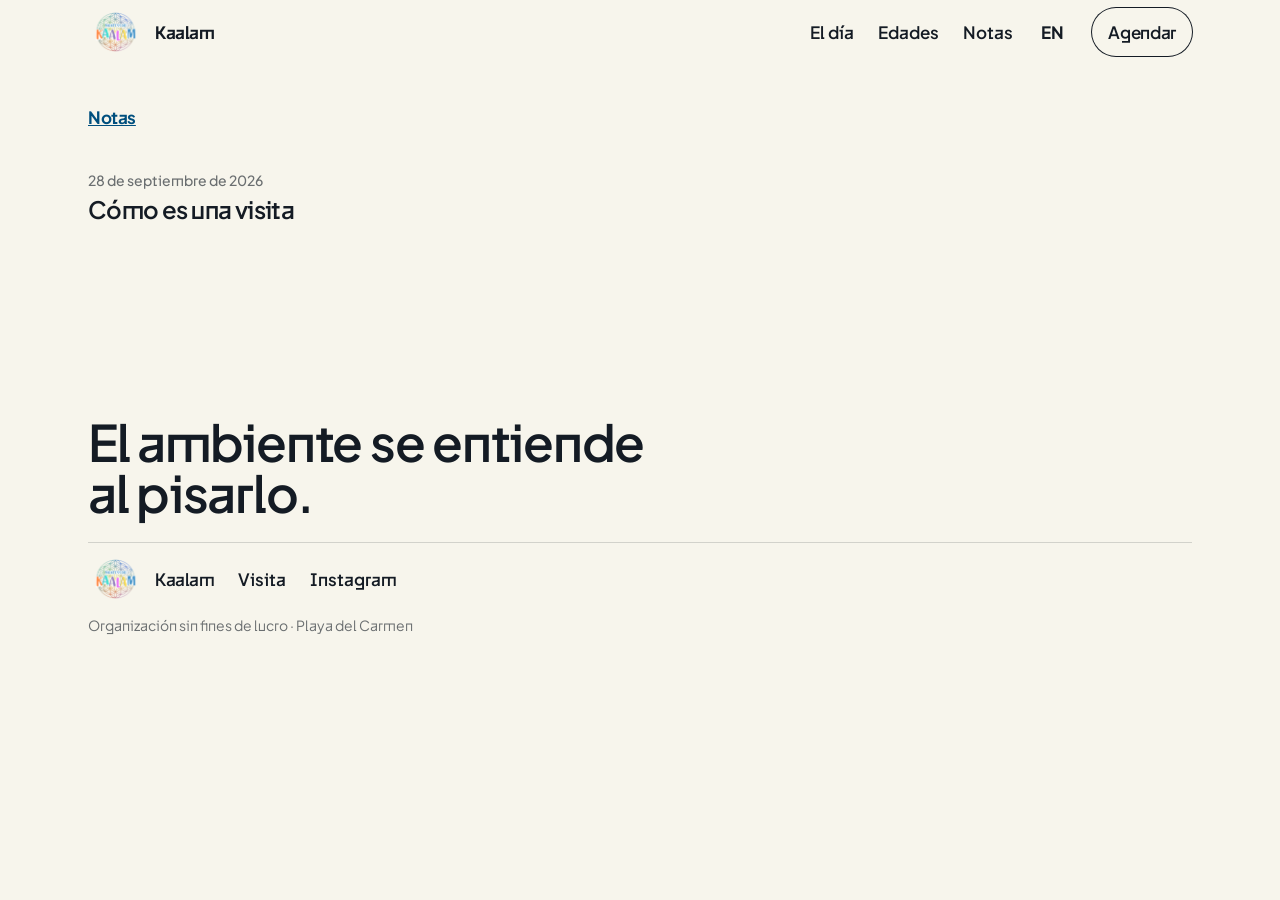
==== blog.html @ da391d70 "Align the page with Kaalam's brief: excellence and childhood, together. Name the proof they can clai" ====
<!DOCTYPE html>
<html lang="es-MX">
<head>
  <meta charset="utf-8">
  <meta name="viewport" content="width=device-width, initial-scale=1, viewport-fit=cover">
  <meta name="robots" content="noindex">
  <title>Notas · Montessori Kaalam</title>
  <meta name="description" content="Notas de Montessori Kaalam, Playa del Carmen.">
  <link rel="icon" href="images/favicon.png" type="image/png">
  <link rel="preconnect" href="https://fonts.googleapis.com">
  <link rel="preconnect" href="https://fonts.gstatic.com" crossorigin>
  <link href="https://fonts.googleapis.com/css2?family=JetBrains+Mono:wght@500&family=Plus+Jakarta+Sans:wght@400;500;600;700&display=swap" rel="stylesheet">
  <link rel="stylesheet" href="styles.css">
</head>
<body>
  <a class="skip" href="#contenido" data-i18n="skip">Saltar al contenido</a>
  <header class="nav" id="nav">
    <div class="nav__bar">
      <div class="nav__bar-inner">
        <a class="brand" href="index.html">
          <img class="brand__logo" src="images/logo.png" alt="" width="900" height="655">
          <span class="brand__name">Kaalam</span>
        </a>
        <nav class="nav__links" aria-label="Secciones">
          <a href="index.html#dia" data-i18n="navDay">El día</a>
          <a href="index.html#edades" data-i18n="navAges">Edades</a>
          <a href="blog.html" data-i18n="navNotes">Notas</a>
        </nav>
        <button class="nav__lang js-lang" type="button" aria-pressed="false">EN</button>
        <button class="nav__toggle" id="menu-btn" type="button" aria-expanded="false" aria-controls="menu">Menú</button>
        <a class="btn btn--outline btn--sm nav__cta" href="https://montessorikaalam.simplybook.me" target="_blank" rel="noopener" data-i18n="bookShort">Agendar</a>
      </div>
      <div class="nav__panel" id="menu" hidden>
        <a href="index.html#dia" data-i18n="navDay">El día</a>
        <a href="index.html#edades" data-i18n="navAges">Edades</a>
        <a href="blog.html" data-i18n="navNotes">Notas</a>
        <a href="index.html#visita" data-i18n="navVisit">Visita</a>
        <button class="nav__lang js-lang" type="button" aria-pressed="false">EN</button>
      </div>
    </div>
  </header>

  <main id="contenido" class="section blog">
    <p class="hero__name"><a href="blog.html" data-i18n="notesH2">Notas</a></p>
    <div id="blog-list" class="blog__list"></div>
    <article id="blog-article" class="blog__article" hidden>
      <p class="note-link__date" id="blog-kicker"></p>
      <h1 id="blog-title"></h1>
      <div class="prose blog__body" id="blog-body"></div>
      <p><a class="note-more" href="blog.html" data-i18n="notesAll">Todas las notas</a></p>
    </article>
  </main>

  <footer class="foot-stmt">
    <p class="foot-stmt__line" data-i18n="footLine">El ambiente se entiende al pisarlo.</p>
    <div class="foot-stmt__meta">
      <a class="brand" href="index.html">
        <img class="brand__logo" src="images/logo.png" alt="" width="900" height="655">
        <span class="brand__name">Kaalam</span>
      </a>
      <a href="index.html#visita" data-i18n="navVisit">Visita</a>
      <a href="https://www.instagram.com/montessorikaalam" target="_blank" rel="noopener">Instagram</a>
      <p class="foot-note" data-i18n="footNote">Organización sin fines de lucro · Playa del Carmen</p>
    </div>
  </footer>

  <a class="btn wa-float" href="https://wa.me/529841052595" target="_blank" rel="noopener">WhatsApp</a>

  <script src="config.js"></script>
  <script src="posts.js"></script>
  <script src="main.js"></script>
  <script src="blog.js"></script>
</body>
</html>
---- styles.css ----
/* Hallmark · macrostructure: Narrative Workflow · tone: playful · anchor hue: multi */
/* Hallmark · pre-emit critique: P5 H5 E4 S5 R4 V5
 * genre: playful · theme: Hum · enrichment: generated photographs
 * nav: N12 · footer: Ft5
 * H2 knobs: ratio=5/7, side=text-left, divider=negative space
 * F4 knobs: numbering=1.0, layout=zigzag, connector=rule
 * N12 knobs: fill=solid, dismiss=yes, scroll=sticky
 * Ft5 knobs: width=38ch, wordmark=under, rule=hairline
 * contrast: pass (40–41) · nav: N12 · footer: Ft5 · slop: pass (42–45)
 * honest: pass (46) · chrome: pass (47) · tokens: pass (48) · responsive: pass (49)
 */
@import url("tokens.css");

:root { --banner-h: 0px; }

*,
*::before,
*::after { box-sizing: border-box; }

html,
body {
  overflow-x: clip;
  background: var(--color-paper);
  color: var(--color-ink);
}

html { scroll-behavior: smooth; }

body {
  margin: 0;
  font-family: var(--font-body);
  font-size: var(--text-base);
  font-weight: 400;
  line-height: 1.55;
  color: var(--color-ink-soft);
  font-feature-settings: "ss01" on, "cv11" on;
  padding-top: calc(var(--banner-h) + var(--bar-h));
}

img { max-width: 100%; display: block; }

figure { margin: 0; }

h1, h2, h3, p { overflow-wrap: anywhere; min-width: 0; }

h1, h2, h3 {
  font-family: var(--font-display);
  font-style: normal;
  font-weight: 600;
  letter-spacing: -0.025em;
  line-height: 1.05;
  color: var(--color-ink);
  margin: 0;
}

p { margin: 0; }

a { color: var(--color-accent-2-deep); }

:focus { outline: none; }

:focus-visible {
  outline: 3px solid var(--color-focus);
  outline-offset: 3px;
}

.skip {
  position: absolute;
  left: var(--page-gutter);
  top: var(--space-sm);
  z-index: var(--z-toast);
  transform: translateY(-200%);
  background: var(--color-accent);
  color: var(--color-accent-ink);
  padding: var(--space-xs) var(--space-md);
  border-radius: var(--radius-pill);
  font-weight: 600;
  text-decoration: none;
  white-space: nowrap;
}

.skip:focus { transform: none; }

.section {
  max-width: var(--shell);
  margin-inline: auto;
  padding: var(--space-3xl) var(--page-gutter);
}

.section--band {
  max-width: none;
  padding-inline: 0;
}

.section--band > * {
  max-width: var(--shell);
  margin-inline: auto;
  padding-inline: var(--page-gutter);
}

.prose { max-width: 62ch; }

.nav {
  position: fixed;
  inset: 0 0 auto 0;
  z-index: var(--z-sticky);
  transform: translateY(0);
  transition: transform var(--dur-long) var(--ease-out);
  background: var(--color-paper);
}

.nav.is-compact { transform: translateY(calc(var(--banner-h) * -1)); }

.nav.is-dismissed { transform: none; }

.nav.is-dismissed .nav__banner { display: none; }

.nav__banner {
  height: var(--banner-h);
  display: flex;
  align-items: center;
  justify-content: center;
  gap: var(--space-sm);
  padding-inline: var(--page-gutter);
  background: var(--color-accent);
  color: var(--color-accent-ink);
  line-height: 1;
}

.nav__banner-text {
  display: flex;
  align-items: center;
  gap: var(--space-sm);
  min-width: 0;
  margin: 0;
  font-size: var(--text-sm);
  font-weight: 600;
  color: var(--color-accent-ink);
  white-space: nowrap;
}

.nav__kicker {
  font-family: var(--font-outlier);
  font-size: var(--text-xs);
  font-weight: 500;
  letter-spacing: 0.08em;
  text-transform: uppercase;
  flex: none;
}

.nav__banner-rest { display: none; }

.nav__banner a {
  color: var(--color-accent-ink);
  font-weight: 700;
  white-space: nowrap;
  flex: none;
}

.nav__x {
  flex: none;
  width: 2.5rem;
  height: 2.5rem;
  border: 0;
  border-radius: var(--radius-pill);
  background: var(--color-clear);
  color: var(--color-accent-ink);
  font-size: var(--text-lg);
  line-height: 1;
  cursor: pointer;
}

.nav__x:hover { background: var(--color-paper-3); }

.nav__x:active { transform: translateY(1px); }

.nav__x:disabled {
  opacity: 0.55;
  cursor: not-allowed;
}

.nav__bar-inner {
  height: var(--bar-h);
  max-width: var(--shell);
  margin-inline: auto;
  padding-inline: var(--page-gutter);
  display: flex;
  align-items: center;
  gap: var(--space-md);
  line-height: 1;
}

.brand {
  display: inline-flex;
  align-items: center;
  gap: var(--space-sm);
  min-width: 0;
  color: var(--color-ink);
  text-decoration: none;
  font-weight: 700;
  letter-spacing: -0.025em;
  white-space: nowrap;
}

.nav__bar-inner .brand { flex: 1 1 auto; }

.brand__logo {
  height: 2.5rem;
  width: auto;
  display: block;
}

.nav__lang {
  display: none;
  align-items: center;
  justify-content: center;
  min-height: var(--control-h);
  padding-inline: var(--space-sm);
  border: 0;
  border-radius: var(--radius-pill);
  background: var(--color-clear);
  color: var(--color-ink);
  font-family: var(--font-body);
  font-size: var(--text-base);
  font-weight: 700;
  line-height: 1;
  white-space: nowrap;
  cursor: pointer;
}

.nav__panel .nav__lang { display: inline-flex; }

.nav__lang:active { transform: translateY(1px); }

.nav__lang:disabled {
  opacity: 0.55;
  cursor: not-allowed;
}

.brand__name {
  overflow: hidden;
  text-overflow: ellipsis;
  min-width: 0;
}

.sun {
  width: 1.35rem;
  height: 1.35rem;
  flex: none;
  background:
    radial-gradient(circle, var(--color-accent) 0 42%, var(--color-clear) 44%),
    conic-gradient(
      var(--color-accent) 0deg 16deg, var(--color-clear) 16deg 45deg,
      var(--color-accent) 45deg 61deg, var(--color-clear) 61deg 90deg,
      var(--color-accent) 90deg 106deg, var(--color-clear) 106deg 135deg,
      var(--color-accent) 135deg 151deg, var(--color-clear) 151deg 180deg,
      var(--color-accent) 180deg 196deg, var(--color-clear) 196deg 225deg,
      var(--color-accent) 225deg 241deg, var(--color-clear) 241deg 270deg,
      var(--color-accent) 270deg 286deg, var(--color-clear) 286deg 315deg,
      var(--color-accent) 315deg 331deg, var(--color-clear) 331deg 360deg
    );
  animation: sun-pulse 4s var(--ease-in-out) infinite;
}

@keyframes sun-pulse {
  0%, 100% { transform: scale(1); }
  50% { transform: scale(1.06); }
}

.nav__links {
  display: none;
  align-items: center;
  gap: var(--space-lg);
  margin-left: auto;
}

.nav__links a {
  color: var(--color-ink);
  text-decoration: none;
  font-weight: 600;
  white-space: nowrap;
  line-height: 1;
}

.nav__links a:hover { color: var(--color-accent-2-deep); }

.nav__toggle {
  margin-left: auto;
  min-height: var(--control-h);
  padding-inline: var(--space-md);
  border: var(--rule-hair) solid var(--color-ink);
  border-radius: var(--radius-pill);
  background: var(--color-paper);
  color: var(--color-ink);
  font-family: var(--font-body);
  font-weight: 600;
  font-size: var(--text-base);
  line-height: 1;
  white-space: nowrap;
  cursor: pointer;
}

.nav__toggle:active { transform: translateY(1px); }

.nav__toggle:disabled {
  opacity: 0.55;
  cursor: not-allowed;
}

.nav__panel {
  display: none;
  position: absolute;
  left: 0;
  right: 0;
  top: 100%;
  background: var(--color-paper);
  border-bottom: var(--rule-hair) solid var(--color-rule);
  padding: var(--space-sm) var(--page-gutter) var(--space-lg);
  z-index: var(--z-dropdown);
}

.nav__panel.is-open { display: grid; }

.nav__panel a {
  display: flex;
  align-items: center;
  min-height: var(--control-h);
  color: var(--color-ink);
  font-weight: 600;
  text-decoration: none;
  white-space: nowrap;
  line-height: 1;
}

.btn {
  --btn-face: var(--color-accent);
  --btn-ink: var(--color-accent-ink);
  --btn-edge: var(--color-accent-deep);
  --btn-cast: var(--color-accent-cast);
  display: inline-flex;
  align-items: center;
  justify-content: center;
  gap: var(--space-xs);
  min-height: var(--control-h);
  padding: var(--space-sm) var(--space-lg);
  border: 0;
  border-radius: var(--radius-pill);
  background: var(--btn-face);
  color: var(--btn-ink);
  font-family: var(--font-body);
  font-size: var(--text-base);
  font-weight: 600;
  line-height: 1;
  letter-spacing: -0.02em;
  white-space: nowrap;
  text-decoration: none;
  cursor: pointer;
  position: relative;
  box-shadow: var(--shadow-btn);
  transform: translateY(0);
  transition:
    transform var(--dur-press) var(--ease-press),
    box-shadow var(--dur-press) var(--ease-press),
    background-color var(--dur-micro) var(--ease-press);
}

.btn:active {
  transform: translateY(3px);
  box-shadow: var(--shadow-btn-active);
  transition-duration: var(--dur-press-in);
}

.btn:disabled,
.btn[aria-disabled="true"] {
  opacity: 0.55;
  cursor: not-allowed;
  transform: none;
  box-shadow: var(--shadow-btn);
}

.btn--outline {
  --btn-face: var(--color-paper);
  --btn-ink: var(--color-ink);
  --btn-edge: var(--color-ink);
  box-shadow: 0 0 0 var(--rule-hair) var(--btn-edge);
}

.btn--outline:active {
  --btn-face: var(--color-accent);
  box-shadow: var(--shadow-btn);
}

.btn--sm { padding-inline: var(--space-md); }

.nav__cta { flex: none; }

.hero {
  display: grid;
  grid-template-columns: minmax(0, 1fr);
  gap: var(--space-lg);
  align-items: center;
  padding-block-start: var(--space-lg);
  padding-block-end: var(--space-2xl);
}

.hero__copy {
  display: flex;
  flex-direction: column;
  align-items: flex-start;
  gap: var(--space-md);
  min-width: 0;
}

.hero__name {
  font-weight: 700;
  color: var(--color-ink);
  letter-spacing: -0.025em;
}

.hero h1 {
  font-size: var(--text-display);
  max-width: 22ch;
}

.wa-float { display: none; }

@media (max-width: 59.99rem) {
  .wa-float {
    display: inline-flex;
    position: fixed;
    right: var(--page-gutter);
    bottom: max(var(--space-md), env(safe-area-inset-bottom));
    z-index: var(--z-sticky);
  }
  body { padding-bottom: calc(var(--control-h) + var(--space-xl)); }
}

.hero .prose { color: var(--color-ink-soft); }

.hero__frame {
  min-width: 0;
  height: 13rem;
  border-radius: var(--radius-card);
  overflow: hidden;
  position: relative;
  background: var(--color-paper-2);
}

.hero__frame img {
  width: 100%;
  height: 100%;
  object-fit: cover;
  object-position: center 38%;
}

.hero__frame figcaption {
  position: absolute;
  left: var(--space-sm);
  bottom: var(--space-sm);
  margin: 0;
  padding: var(--space-2xs) var(--space-sm);
  border-radius: var(--radius-pill);
  background: var(--color-paper);
  color: var(--color-ink);
  font-family: var(--font-outlier);
  font-size: var(--text-xs);
  line-height: 1;
  letter-spacing: 0.04em;
  text-transform: uppercase;
}

.day { padding-block-start: var(--space-xl); }

.day__intro {
  display: flex;
  flex-direction: column;
  gap: var(--space-md);
  margin-bottom: var(--space-2xl);
}

.day__intro h2,
.datos h2,
.visita h2 {
  font-size: var(--text-2xl);
  max-width: 18ch;
}

.day__list {
  list-style: none;
  margin: 0;
  padding: 0;
  display: grid;
  gap: 0;
}

.stage {
  display: grid;
  grid-template-columns: minmax(0, 1fr);
  gap: var(--space-lg);
  align-items: center;
  padding-block: var(--space-xl);
  border-top: var(--space-2xs) solid var(--color-rule);
  min-width: 0;
}

.stage--aside {
  display: block;
  padding-block: var(--space-lg);
  border-top: 0;
}

.stage__photo {
  margin: 0;
  min-width: 0;
  border-radius: var(--radius-card);
  overflow: hidden;
  background: var(--color-paper-2);
}

.stage__photo img {
  width: 100%;
  height: 20rem;
  object-fit: cover;
  object-position: center 30%;
}

.stage__copy {
  display: flex;
  flex-direction: column;
  gap: var(--space-sm);
  min-width: 0;
}

.stage__title {
  display: flex;
  flex-direction: column;
  gap: var(--space-xs);
  font-style: normal;
}

.stage__num {
  font-size: var(--text-stage);
  font-weight: 600;
  letter-spacing: -0.04em;
  line-height: 0.9;
  color: var(--color-ink);
}

.stage__word { font-size: var(--text-xl); }

.stage figcaption,
.paint figcaption {
  padding: var(--space-sm) var(--space-md) var(--space-md);
  font-size: var(--text-sm);
  color: var(--color-ink-faint);
}

.paint {
  display: grid;
  grid-template-columns: minmax(0, 1fr);
  gap: var(--space-lg);
  align-items: center;
  margin-block: var(--space-md);
  padding: var(--space-md);
  border-radius: var(--radius-card);
  background: var(--color-paper-cyan);
}

.paint img {
  width: 100%;
  height: 22rem;
  object-fit: cover;
  object-position: center 30%;
  border-radius: calc(var(--radius-card) - var(--space-xs));
}

.paint__copy {
  display: flex;
  flex-direction: column;
  gap: var(--space-sm);
  max-width: 36ch;
}

.datos { background: var(--color-paper-2); }

.facts {
  margin: var(--space-xl) 0 0;
  padding: 0;
}

.facts div {
  display: grid;
  grid-template-columns: minmax(0, 1fr);
  gap: var(--space-md);
  align-items: baseline;
  padding-block: var(--space-md);
  border-top: var(--rule-hair) solid var(--color-rule);
}

.facts dt {
  font-weight: 700;
  color: var(--color-ink);
}

.facts dd { margin: 0; }

.facts dd.is-pending {
  color: var(--color-pending);
  font-weight: 600;
}

.ages__extra { margin-top: var(--space-lg); }

.visita { background: var(--color-paper-coral); }

.visita__actions {
  display: flex;
  flex-wrap: wrap;
  align-items: center;
  gap: var(--space-md);
}

.film {
  margin: var(--space-xl) 0 0;
}

.film figcaption {
  display: flex;
  flex-direction: column;
  gap: var(--space-2xs);
  padding-top: var(--space-sm);
  max-width: 62ch;
}

.film figcaption strong {
  color: var(--color-ink);
}

.film__wide,
.film__tall {
  width: 100%;
  display: block;
  border-radius: var(--radius-card);
  background: var(--color-ink);
}

.film--portrait .film__tall {
  width: min(100%, 22rem);
}

.note-link {
  display: flex;
  flex-direction: column;
  align-items: flex-start;
  gap: var(--space-2xs);
  max-width: 40ch;
  color: var(--color-ink);
  font-weight: 600;
  text-decoration: none;
}

.note-link__title {
  font-family: var(--font-display);
  font-size: var(--text-xl);
  letter-spacing: -0.025em;
  line-height: 1.15;
}

.note-link__date {
  font-size: var(--text-sm);
  font-weight: 500;
  color: var(--color-ink-faint);
}

.note-more {
  display: inline-block;
  margin-top: var(--space-lg);
  font-weight: 700;
  white-space: nowrap;
}

.blog__list {
  display: flex;
  flex-direction: column;
  gap: var(--space-lg);
  margin-top: var(--space-xl);
}

.blog__article h1 {
  font-size: var(--text-display);
  max-width: 18ch;
  margin-top: var(--space-sm);
}

.blog__body {
  display: flex;
  flex-direction: column;
  gap: var(--space-md);
  margin-top: var(--space-lg);
}

.blog { padding-block-start: var(--space-xl); }

.visita__grid {
  display: grid;
  grid-template-columns: minmax(0, 1fr);
  gap: var(--space-xl);
  align-items: start;
}

.form {
  display: grid;
  gap: var(--space-md);
  min-width: 0;
}

.field {
  display: grid;
  gap: var(--space-2xs);
  min-width: 0;
}

.field span {
  font-weight: 600;
  color: var(--color-ink);
  font-size: var(--text-sm);
}

.field input,
.field textarea {
  width: 100%;
  min-height: var(--control-h);
  padding: var(--space-sm) var(--space-md);
  border: var(--rule-hair) solid var(--color-rule);
  border-radius: var(--radius-input);
  background: var(--color-paper);
  color: var(--color-ink);
  font-family: var(--font-body);
  font-size: var(--text-base);
  line-height: 1.4;
  outline: 2px solid var(--color-clear);
  outline-offset: 1px;
}

.field textarea { min-height: 7rem; resize: vertical; }

.field input:hover,
.field textarea:hover { border-color: var(--color-ink-faint); }

.field input:focus-visible,
.field textarea:focus-visible {
  outline: 2px solid var(--color-focus);
  outline-offset: 1px;
  border-color: var(--color-focus);
}

.field input:user-invalid,
.field textarea:user-invalid {
  border-color: var(--color-danger);
  background: var(--color-paper-coral);
}

.field input:disabled,
.field textarea:disabled {
  opacity: 0.55;
  cursor: not-allowed;
  background: var(--color-paper-2);
}

.form__note {
  min-height: 1lh;
  font-size: var(--text-sm);
  color: var(--color-ink-faint);
}

.form__note.is-error { color: var(--color-danger); font-weight: 600; }

.form__note.is-ok { color: var(--color-ink); font-weight: 600; }

.foot-stmt {
  display: grid;
  gap: var(--space-lg);
  padding: var(--space-3xl) var(--page-gutter) var(--space-xl);
  max-width: var(--shell);
  margin-inline: auto;
}

.foot-stmt__line {
  font-family: var(--font-display);
  font-style: normal;
  font-weight: 600;
  font-size: var(--text-statement);
  line-height: 1.02;
  letter-spacing: -0.025em;
  color: var(--color-ink);
  max-width: 16ch;
  margin: 0;
}

.foot-stmt__meta {
  display: flex;
  flex-wrap: wrap;
  align-items: center;
  gap: var(--space-md) var(--space-lg);
  padding-block-start: var(--space-md);
  border-top: var(--rule-hair) solid var(--color-rule);
  line-height: 1;
}

.foot-stmt__meta a {
  color: var(--color-ink);
  font-weight: 600;
  text-decoration: none;
  white-space: nowrap;
}

.foot-stmt__meta a:hover { color: var(--color-accent-2-deep); }

.foot-note {
  flex-basis: 100%;
  font-size: var(--text-sm);
  color: var(--color-ink-faint);
  line-height: 1.45;
}

.star-burst {
  position: absolute;
  left: 50%;
  top: 50%;
  width: 1.5rem;
  height: 1.5rem;
  margin: -0.75rem 0 0 -0.75rem;
  background:
    linear-gradient(90deg, var(--color-clear) 46%, var(--color-accent-3) 46% 54%, var(--color-clear) 54%),
    linear-gradient(0deg, var(--color-clear) 46%, var(--color-accent-3) 46% 54%, var(--color-clear) 54%);
  animation: star-burst var(--dur-long) var(--ease-out) forwards;
  pointer-events: none;
}

@keyframes star-burst {
  0% { transform: scale(0) rotate(0deg); opacity: 1; }
  60% { transform: scale(1.2) rotate(35deg); opacity: 0.9; }
  100% { transform: scale(1.4) rotate(45deg); opacity: 0; }
}

@media (min-width: 40rem) {
  .nav__banner-rest { display: inline; }
  .facts div { grid-template-columns: minmax(0, 12rem) minmax(0, 1fr); }
  .hero__frame { height: 18rem; }
  .stage__photo img { height: 18rem; }
  .paint { grid-template-columns: minmax(0, 1.05fr) minmax(0, 0.95fr); }
  .paint img { height: 20rem; }
}

@media (min-width: 60rem) {
  .nav__bar .nav__lang { display: inline-flex; }
  .nav__links { display: flex; }
  .nav__toggle,
  .nav__panel { display: none; }
  .hero {
    grid-template-columns: minmax(0, 0.9fr) minmax(0, 1.2fr);
    gap: var(--space-xl);
    padding-block-start: var(--space-md);
    padding-block-end: var(--space-2xl);
  }
  .hero__frame {
    height: min(28rem, calc(100svh - var(--banner-h) - var(--bar-h) - var(--space-3xl)));
    border-radius: var(--radius-card);
  }
  .hero { padding-block-end: var(--space-xl); }
  .stage {
    grid-template-columns: minmax(0, 1fr) minmax(0, 1fr);
    gap: var(--space-2xl);
  }
  .stage--flip .stage__photo { order: 2; }
  .stage__photo img { height: 20rem; }
  .visita__grid { grid-template-columns: minmax(0, 1fr) minmax(0, 1fr); }
  .day { padding-block: var(--space-xl) var(--space-3xl); }
}

@media (hover: hover) and (pointer: fine) {
  .btn:hover {
    transform: translateY(-2px);
    box-shadow: var(--shadow-btn-hover);
  }
  .btn--outline:hover {
    --btn-face: var(--color-accent);
    box-shadow: var(--shadow-btn);
  }
}

@media (pointer: coarse) {
  .btn, .nav__toggle, .nav__x { min-height: var(--control-h); }
}

@media (prefers-reduced-motion: reduce) {
  html { scroll-behavior: auto; }
  .sun { animation: none; }
  .star-burst { display: none; }
  .nav, .btn, .nav__x, .nav__toggle {
    transition: none;
  }
  .btn:hover,
  .btn:active,
  .nav__x:active,
  .nav__toggle:active { transform: none; }
}
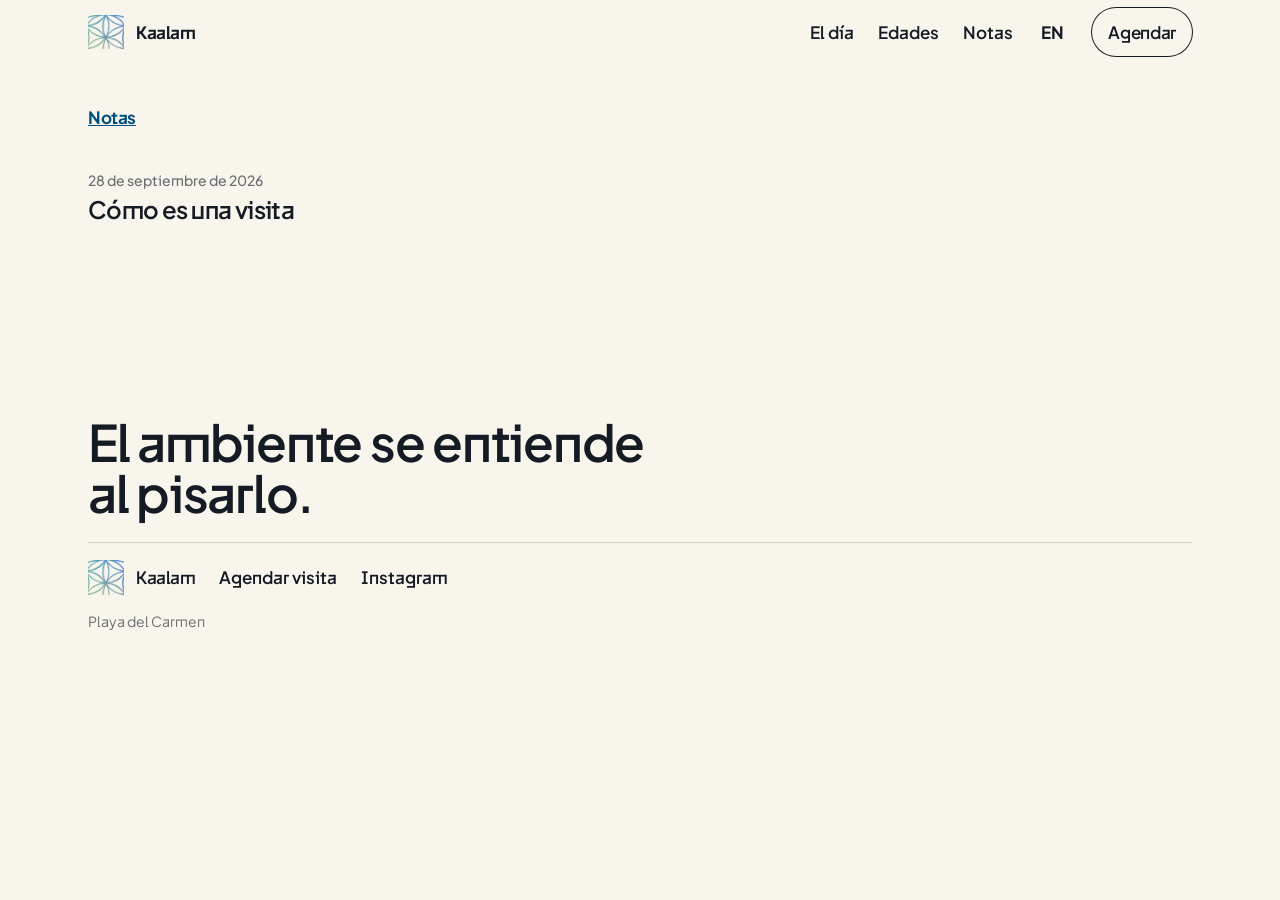
==== commit 6941bd6f: "Apply the site review: the bored child, a plain morning, and a shareable preview. The headline stays" ====
--- a/blog.html
+++ b/blog.html
@@ -18,7 +18,7 @@
     <div class="nav__bar">
       <div class="nav__bar-inner">
         <a class="brand" href="index.html">
-          <img class="brand__logo" src="images/logo.png" alt="" width="900" height="655">
+          <img class="brand__logo" src="images/mark.png" alt="" width="160" height="155">
           <span class="brand__name">Kaalam</span>
         </a>
         <nav class="nav__links" aria-label="Secciones">
@@ -55,12 +55,12 @@
     <p class="foot-stmt__line" data-i18n="footLine">El ambiente se entiende al pisarlo.</p>
     <div class="foot-stmt__meta">
       <a class="brand" href="index.html">
-        <img class="brand__logo" src="images/logo.png" alt="" width="900" height="655">
+        <img class="brand__logo" src="images/mark.png" alt="" width="160" height="155">
         <span class="brand__name">Kaalam</span>
       </a>
-      <a href="index.html#visita" data-i18n="navVisit">Visita</a>
+      <a href="https://montessorikaalam.simplybook.me" target="_blank" rel="noopener" data-i18n="book">Agendar visita</a>
       <a href="https://www.instagram.com/montessorikaalam" target="_blank" rel="noopener">Instagram</a>
-      <p class="foot-note" data-i18n="footNote">Organización sin fines de lucro · Playa del Carmen</p>
+      <p class="foot-note" data-i18n="footNote">Playa del Carmen</p>
     </div>
   </footer>
 
--- a/styles.css
+++ b/styles.css
@@ -205,13 +205,14 @@
 .nav__bar-inner .brand { flex: 1 1 auto; }
 
 .brand__logo {
-  height: 2.5rem;
-  width: auto;
+  height: 2.25rem;
+  width: 2.25rem;
+  object-fit: contain;
   display: block;
 }
 
 .nav__lang {
-  display: none;
+  display: inline-flex;
   align-items: center;
   justify-content: center;
   min-height: var(--control-h);
@@ -228,7 +229,7 @@
   cursor: pointer;
 }
 
-.nav__panel .nav__lang { display: inline-flex; }
+.nav__panel .nav__lang { display: none; }
 
 .nav__lang:active { transform: translateY(1px); }
 
@@ -439,7 +440,7 @@
 
 .hero__frame {
   min-width: 0;
-  height: 13rem;
+  height: 22rem;
   border-radius: var(--radius-card);
   overflow: hidden;
   position: relative;
@@ -450,7 +451,7 @@
   width: 100%;
   height: 100%;
   object-fit: cover;
-  object-position: center 38%;
+  object-position: center 50%;
 }
 
 .hero__frame figcaption {
@@ -532,21 +533,9 @@
 }
 
 .stage__title {
-  display: flex;
-  flex-direction: column;
-  gap: var(--space-xs);
+  font-size: var(--text-xl);
   font-style: normal;
 }
-
-.stage__num {
-  font-size: var(--text-stage);
-  font-weight: 600;
-  letter-spacing: -0.04em;
-  line-height: 0.9;
-  color: var(--color-ink);
-}
-
-.stage__word { font-size: var(--text-xl); }
 
 .stage figcaption,
 .paint figcaption {
@@ -639,10 +628,15 @@
 .film__wide,
 .film__tall {
   width: 100%;
+  height: auto;
   display: block;
   border-radius: var(--radius-card);
   background: var(--color-ink);
 }
+
+.film__wide { aspect-ratio: 16 / 9; }
+
+.film__tall { aspect-ratio: 9 / 16; }
 
 .film--portrait .film__tall {
   width: min(100%, 22rem);
@@ -846,7 +840,7 @@
 @media (min-width: 40rem) {
   .nav__banner-rest { display: inline; }
   .facts div { grid-template-columns: minmax(0, 12rem) minmax(0, 1fr); }
-  .hero__frame { height: 18rem; }
+  .hero__frame { height: 24rem; }
   .stage__photo img { height: 18rem; }
   .paint { grid-template-columns: minmax(0, 1.05fr) minmax(0, 0.95fr); }
   .paint img { height: 20rem; }
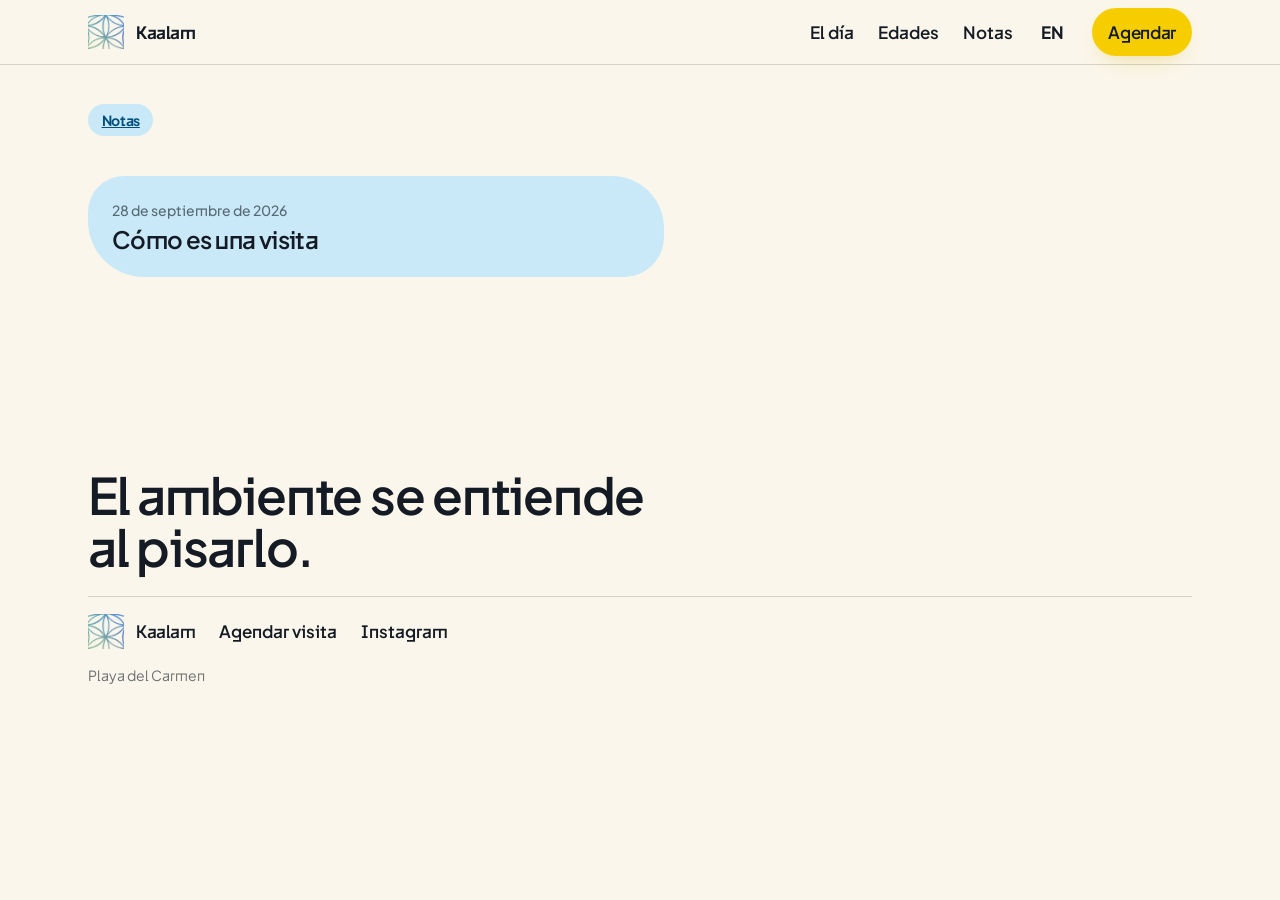
==== commit 8bbf5f75: "Restyle the school page with cream paper, color cards, and loose photo frames. Co-authored-by: Curso" ====
--- a/blog.html
+++ b/blog.html
@@ -28,7 +28,7 @@
         </nav>
         <button class="nav__lang js-lang" type="button" aria-pressed="false">EN</button>
         <button class="nav__toggle" id="menu-btn" type="button" aria-expanded="false" aria-controls="menu">Menú</button>
-        <a class="btn btn--outline btn--sm nav__cta" href="https://montessorikaalam.simplybook.me" target="_blank" rel="noopener" data-i18n="bookShort">Agendar</a>
+        <a class="btn btn--sm nav__cta" href="https://montessorikaalam.simplybook.me" target="_blank" rel="noopener" data-i18n="bookShort">Agendar</a>
       </div>
       <div class="nav__panel" id="menu" hidden>
         <a href="index.html#dia" data-i18n="navDay">El día</a>
--- a/styles.css
+++ b/styles.css
@@ -366,7 +366,7 @@
 }
 
 .btn:active {
-  transform: translateY(3px);
+  transform: translateY(1px);
   box-shadow: var(--shadow-btn-active);
   transition-duration: var(--dur-press-in);
 }
@@ -899,3 +899,321 @@
   .nav__x:active,
   .nav__toggle:active { transform: none; }
 }
+
+/* Playful school layer — cream paper, color cards, loose photo frames */
+
+.nav {
+  box-shadow: 0 1px 0 var(--color-rule);
+}
+
+.hero__name {
+  display: inline-flex;
+  align-items: center;
+  max-width: 100%;
+  min-height: 2rem;
+  padding: 0.4rem 0.85rem;
+  border-radius: var(--radius-pill);
+  background: var(--wash-sky);
+  font-size: var(--text-sm);
+  line-height: 1.3;
+}
+
+.hero h1 { max-width: 16ch; }
+
+.hero__scene {
+  position: relative;
+  min-width: 0;
+  padding: 1.35rem 0.35rem 1rem 1.15rem;
+}
+
+.hero__scene::before,
+.hero__scene::after {
+  content: "";
+  position: absolute;
+  z-index: 0;
+  pointer-events: none;
+}
+
+.hero__scene::before {
+  width: 6.5rem;
+  height: 6.5rem;
+  right: 0;
+  top: 0;
+  background: var(--wash-sun);
+  border-radius: 46% 54% 40% 60% / 52% 38% 62% 48%;
+}
+
+.hero__scene::after {
+  width: 4.75rem;
+  height: 4.75rem;
+  left: 0;
+  bottom: 0.35rem;
+  background: var(--wash-sky);
+  border-radius: 58% 42% 48% 52% / 46% 60% 40% 54%;
+}
+
+.hero__frame {
+  position: relative;
+  z-index: 1;
+  height: 20rem;
+  border-radius: var(--radius-blob);
+  box-shadow: var(--shadow-card);
+}
+
+.hero__frame img { object-position: center 42%; }
+
+.sprig--hero {
+  position: absolute;
+  z-index: 2;
+  width: 3.25rem;
+  height: 4.75rem;
+  right: 0.85rem;
+  top: 0.1rem;
+  color: var(--color-sprig);
+  pointer-events: none;
+}
+
+.day,
+#ver,
+#edades,
+#notas,
+.visita {
+  padding-block: var(--space-2xl);
+}
+
+.day__intro h2 {
+  font-size: var(--text-2xl);
+}
+
+.moments {
+  display: grid;
+  gap: var(--space-md);
+  min-width: 0;
+}
+
+.moment {
+  display: flex;
+  flex-direction: column;
+  gap: var(--space-md);
+  min-width: 0;
+  padding: var(--space-md);
+  border-radius: var(--radius-blob);
+}
+
+.moment__copy {
+  display: flex;
+  flex-direction: column;
+  gap: var(--space-sm);
+  min-width: 0;
+}
+
+.moment h3 { font-size: var(--text-xl); }
+
+.moment--sky { background: var(--wash-sky); }
+.moment--coral { background: var(--wash-coral); }
+.moment--sage { background: var(--wash-sage); }
+.moment--peach { background: var(--wash-peach); }
+.moment--sun { background: var(--wash-sun); }
+
+.moment__photo {
+  position: relative;
+  display: grid;
+  margin: 0;
+  min-width: 0;
+  flex: 1 1 auto;
+  min-height: 12rem;
+}
+
+.moment__photo img {
+  grid-area: 1 / 1;
+  width: 100%;
+  height: 100%;
+  min-height: 12rem;
+  object-fit: cover;
+  object-position: center 30%;
+  border-radius: 1.35rem 2rem 1.55rem 2.15rem;
+}
+
+.crop-board { object-position: center 18%; }
+.crop-book { object-position: center 40%; }
+.crop-flute { object-position: center 34%; }
+.crop-plants { object-position: center 32%; }
+.crop-easel { object-position: center 30%; }
+
+.moment__photo figcaption {
+  position: absolute;
+  left: var(--space-sm);
+  bottom: var(--space-sm);
+  max-width: calc(100% - var(--space-lg));
+  margin: 0;
+  padding: var(--space-2xs) var(--space-sm);
+  border-radius: var(--radius-pill);
+  background: var(--color-paper);
+  color: var(--color-ink);
+  font-family: var(--font-outlier);
+  font-size: var(--text-xs);
+  line-height: 1.3;
+  letter-spacing: 0.03em;
+}
+
+#edades > div {
+  display: flex;
+  flex-direction: column;
+  gap: var(--space-md);
+}
+
+.ages {
+  display: grid;
+  gap: var(--space-md);
+  margin-top: var(--space-lg);
+}
+
+.age {
+  display: flex;
+  flex-direction: column;
+  gap: var(--space-sm);
+  min-width: 0;
+  padding: var(--space-lg);
+  border-radius: var(--radius-blob);
+}
+
+.age h3 { font-size: var(--text-lg); }
+
+.age--sun { background: var(--wash-sun); }
+.age--sky { background: var(--wash-sky); }
+.age--sage { background: var(--wash-sage); }
+.age--coral { background: var(--wash-coral); }
+
+.films {
+  display: grid;
+  gap: var(--space-xl);
+  min-width: 0;
+}
+
+.film__wide,
+.film__tall {
+  border-radius: var(--radius-blob);
+  box-shadow: var(--shadow-card);
+}
+
+.visita { background: transparent; }
+
+.visita__band {
+  position: relative;
+  overflow: hidden;
+  padding: var(--space-xl) var(--space-lg);
+  border-radius: var(--radius-blob);
+  background: var(--wash-sun);
+}
+
+.visita__sun {
+  position: absolute;
+  width: 4.25rem;
+  height: 4.25rem;
+  right: var(--space-md);
+  top: var(--space-md);
+  color: var(--color-accent-deep);
+  pointer-events: none;
+}
+
+.visita__copy { position: relative; }
+
+.visita h2 {
+  max-width: 16ch;
+  padding-right: 3.25rem;
+}
+
+#notes-home .note-link,
+.blog__list .note-link {
+  max-width: 36rem;
+  padding: var(--space-lg);
+  border-radius: var(--radius-blob);
+  background: var(--wash-sky);
+}
+
+.blog__article {
+  max-width: 40rem;
+  padding: var(--space-lg);
+  border-radius: var(--radius-blob);
+  background: var(--wash-peach);
+}
+
+@media (min-width: 40rem) {
+  .day__intro {
+    align-items: center;
+    text-align: center;
+    max-width: 38rem;
+    margin-inline: auto;
+    margin-bottom: var(--space-xl);
+  }
+
+  .day__intro .prose { margin-inline: auto; }
+
+  .moments { grid-template-columns: repeat(2, minmax(0, 1fr)); }
+
+  .ages { grid-template-columns: repeat(2, minmax(0, 1fr)); }
+
+  .hero__frame { height: 24rem; }
+}
+
+@media (min-width: 40rem) and (max-width: 59.99rem) {
+  .moment:last-child {
+    grid-column: 1 / -1;
+    display: grid;
+    grid-template-columns: minmax(0, 1fr) minmax(0, 1fr);
+    align-items: stretch;
+  }
+
+  .moment:last-child .moment__photo img {
+    height: 100%;
+    min-height: 14rem;
+  }
+}
+
+@media (min-width: 60rem) {
+  .hero__frame {
+    height: min(28rem, calc(100svh - var(--banner-h) - var(--bar-h) - var(--space-3xl)));
+    border-radius: var(--radius-blob);
+  }
+
+  .moments {
+    grid-template-columns: repeat(6, minmax(0, 1fr));
+  }
+
+  .moment:nth-child(1) { grid-column: span 4; }
+  .moment:nth-child(2) { grid-column: span 2; }
+  .moment:nth-child(3),
+  .moment:nth-child(4),
+  .moment:nth-child(5) { grid-column: span 2; }
+
+  .moment:nth-child(1) {
+    display: grid;
+    grid-template-columns: minmax(0, 0.9fr) minmax(0, 1.1fr);
+    align-items: stretch;
+  }
+
+  .moment:nth-child(1) .moment__photo img {
+    height: 100%;
+    min-height: 16rem;
+  }
+
+  .films {
+    grid-template-columns: minmax(0, 1.4fr) minmax(0, 0.72fr);
+    align-items: start;
+  }
+
+  .film--portrait .film__tall {
+    width: 100%;
+    max-width: none;
+  }
+}
+
+@media (max-width: 59.99rem) {
+  .nav__bar-inner { gap: 0.4rem; }
+  .nav__toggle,
+  .nav__lang { padding-inline: 0.7rem; }
+}
+
+@media (max-width: 23rem) {
+  .nav__cta { display: none; }
+}
